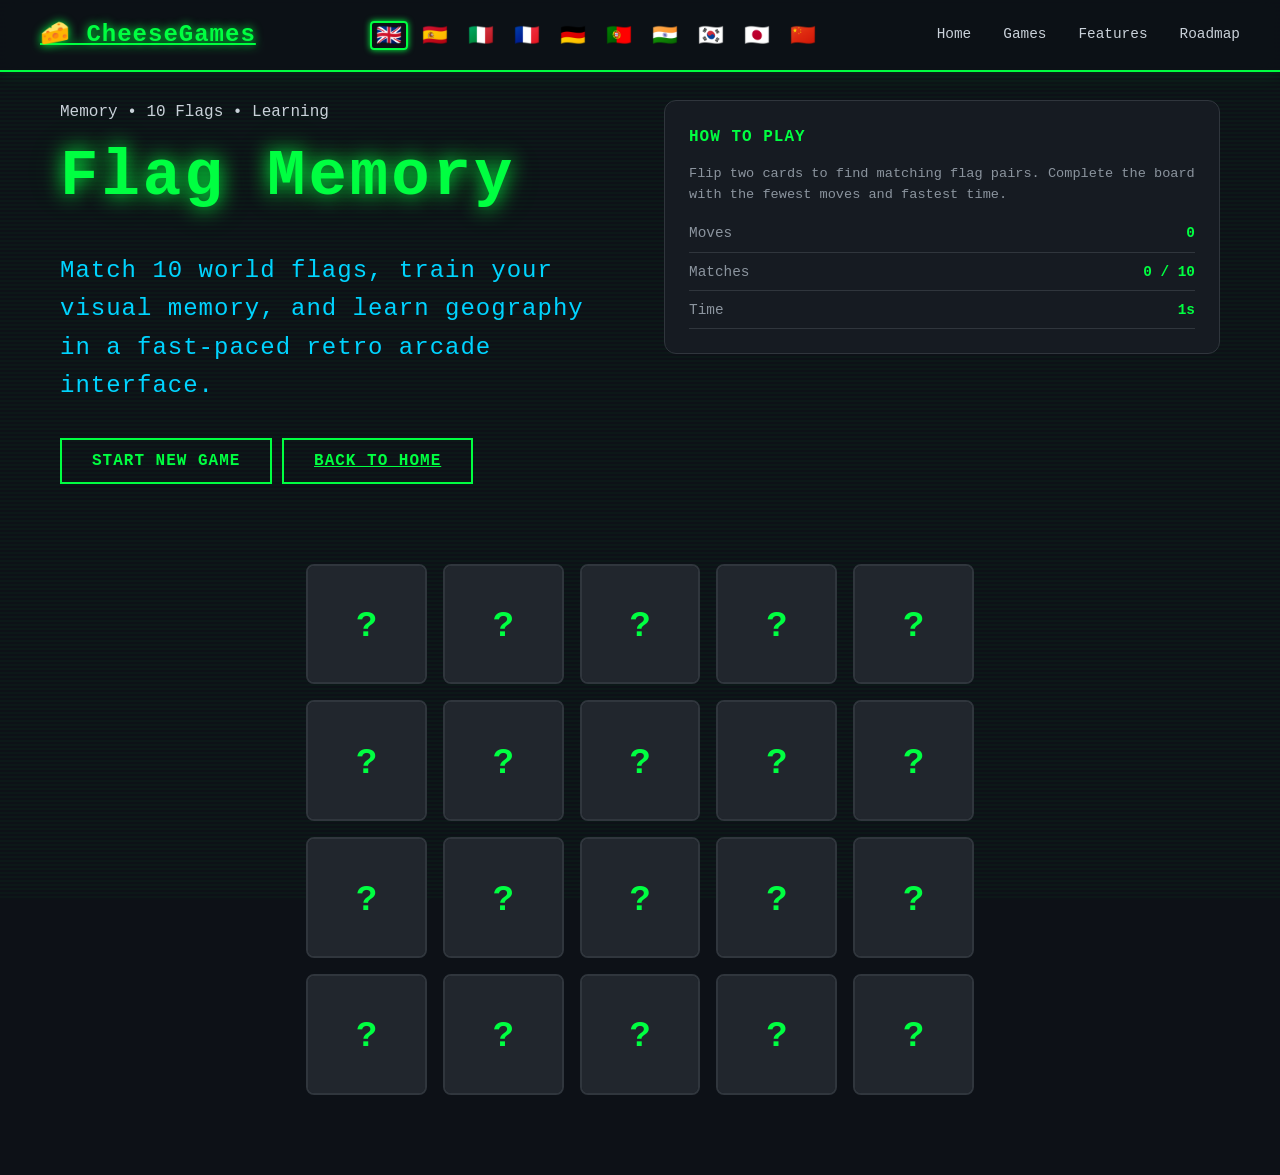
==== flag-memory.html @ 02800ce3 "chore(i18n): replace js/i18n.js with minimal implementation and update .lang-selector CSS" ====
<!DOCTYPE html>
<html lang="en">

<head>
    <meta charset="UTF-8">
    <meta name="viewport" content="width=device-width, initial-scale=1.0">
    <title data-i18n="flag.page.title">🧠 Flag Memory | CheeseGames</title>
    <meta name="description" data-i18n="flag.page.description" content="Flag Memory is an educational memory game to learn country flags while matching pairs.">
    <meta name="theme-color" content="#00ff66">
    <link rel="stylesheet" href="css/style.css">
</head>

<body>
    <nav class="navbar">
        <div class="container nav-container">
            <div class="logo">
                <a class="logo-text" href="index.html">🧀 CheeseGames</a>
            </div>
            <div class="lang-selector" aria-label="Language selector">
                <button type="button" class="lang-flag active" data-lang="en" title="English">🇬🇧</button>
                <button type="button" class="lang-flag" data-lang="es" title="Español">🇪🇸</button>
                <button type="button" class="lang-flag" data-lang="it" title="Italiano">🇮🇹</button>
                <button type="button" class="lang-flag" data-lang="fr" title="Français">🇫🇷</button>
                <button type="button" class="lang-flag" data-lang="de" title="Deutsch">🇩🇪</button>
                <button type="button" class="lang-flag" data-lang="pt" title="Português">🇵🇹</button>
                <button type="button" class="lang-flag" data-lang="hi" title="हिन्दी">🇮🇳</button>
                <button type="button" class="lang-flag" data-lang="ko" title="한국어">🇰🇷</button>
                <button type="button" class="lang-flag" data-lang="ja" title="日本語">🇯🇵</button>
                <button type="button" class="lang-flag" data-lang="zh" title="中文">🇨🇳</button>
            </div>
            <ul class="nav-links">
                <li><a href="index.html" data-i18n="nav.home">Home</a></li>
                <li><a href="index.html#games" data-i18n="nav.games">Games</a></li>
                <li><a href="index.html#features" data-i18n="nav.features">Features</a></li>
                <li><a href="index.html#roadmap" data-i18n="nav.roadmap">Roadmap</a></li>
            </ul>
        </div>
    </nav>

    <section class="hero game-hero">
        <div class="container hero-container">
            <div class="hero-content">
                <span class="hero-badge" data-i18n="flag.hero.badge">Memory • 10 Flags • Learning</span>
                <h1 class="hero-title" data-i18n="flag.hero.title">Flag Memory</h1>
                <p class="hero-subtitle" data-i18n="flag.hero.subtitle">Match 10 world flags, train your visual memory, and learn geography in a fast-paced retro arcade interface.</p>
                <div class="hero-buttons">
                    <button class="btn btn-primary" id="restartButton" data-i18n="flag.hero.start">Start New Game</button>
                    <a class="btn btn-secondary" href="index.html" data-i18n="flag.hero.back">Back to Home</a>
                </div>
            </div>
            <div class="flag-summary">
                <div class="flag-summary-card">
                    <h3 data-i18n="flag.summary.title">How to play</h3>
                    <p data-i18n="flag.summary.description">Flip two cards to find matching flag pairs. Complete the board with the fewest moves and fastest time.</p>
                    <div class="game-stats">
                        <div class="stat-item">
                            <span class="stat-label" data-i18n="flag.stats.moves">Moves</span>
                            <span class="stat-value" id="movesCount">0</span>
                        </div>
                        <div class="stat-item">
                            <span class="stat-label" data-i18n="flag.stats.matches">Matches</span>
                            <span class="stat-value" id="matchCount">0 / 10</span>
                        </div>
                        <div class="stat-item">
                            <span class="stat-label" data-i18n="flag.stats.time">Time</span>
                            <span class="stat-value" id="timerCount">0s</span>
                        </div>
                    </div>
                </div>
            </div>
        </div>
    </section>

    <main class="flag-memory">
        <div class="container">
            <div class="memory-board" id="memoryBoard" aria-live="polite"></div>
            <div class="game-message hidden" id="gameMessage">
                <h2 data-i18n="flag.complete.title">¡Juego completado!</h2>
                <p data-i18n="flag.complete.description">Has encontrado todas las banderas.</p>
                <p class="message-details" id="messageDetails"></p>
                <button class="btn btn-primary" id="playAgainButton" data-i18n="flag.complete.button">Jugar otra vez</button>
            </div>
        </div>
    </main>

    <script src="js/i18n.js"></script>
    <script src="js/flag-memory.js"></script>
    <script src="js/navigation-fix.js"></script>
</body>

</html>
---- css/style.css ----
/* ============================================
   CheeseGames - Retro Cyber Terminal Aesthetic
   ============================================ */

/* CSS Variables */
:root {
    --primary-color: #00ff41;
    --secondary-color: #00d4ff;
    --accent-color: #a000ff;
    --background: #0d1117;
    --surface: #161b22;
    --surface-light: #21262d;
    --text-primary: #c9d1d9;
    --text-secondary: #8b949e;
    --border-color: #30363d;
    --success-color: #00ff41;
    --transition: all 0.3s cubic-bezier(0.4, 0, 0.2, 1);
}

/* Reset & Base Styles */
* {
    margin: 0;
    padding: 0;
    box-sizing: border-box;
}

html {
    scroll-behavior: smooth;
}

body {
    font-family: 'Courier New', monospace;
    background-color: var(--background);
    color: var(--text-primary);
    line-height: 1.6;
    overflow-x: hidden;
    position: relative;
}

/* Animated background grid */
body::before {
    content: '';
    position: fixed;
    top: 0;
    left: 0;
    width: 100%;
    height: 100%;
    background-image: 
        repeating-linear-gradient(
            0deg,
            transparent,
            transparent 2px,
            rgba(0, 255, 65, 0.03) 2px,
            rgba(0, 255, 65, 0.03) 4px
        );
    pointer-events: none;
    z-index: 1;
    animation: scanlines 8s linear infinite;
}

@keyframes scanlines {
    0% {
        transform: translateY(0);
    }
    100% {
        transform: translateY(10px);
    }
}

.container {
    max-width: 1200px;
    margin: 0 auto;
    padding: 0 20px;
    position: relative;
    z-index: 2;
}

/* Typography */
h1, h2, h3 {
    font-weight: bold;
    letter-spacing: 2px;
}

h2 {
    font-size: 2.5rem;
    color: var(--primary-color);
    text-shadow: 0 0 10px var(--primary-color), 0 0 20px rgba(0, 255, 65, 0.3);
    margin-bottom: 3rem;
    position: relative;
    display: inline-block;
}

h2::after {
    content: '';
    position: absolute;
    bottom: -10px;
    left: 0;
    width: 0;
    height: 2px;
    background: linear-gradient(90deg, var(--primary-color), var(--secondary-color));
    animation: expandWidth 0.8s ease-out forwards;
}

@keyframes expandWidth {
    to {
        width: 100%;
    }
}

h3 {
    color: var(--primary-color);
    margin-bottom: 1rem;
    font-size: 1.3rem;
}

p {
    color: var(--text-secondary);
    margin-bottom: 1rem;
}

/* ============================================
   NAVIGATION
   ============================================ */

.navbar {
    position: fixed;
    top: 0;
    width: 100%;
    background: rgba(13, 17, 23, 0.95);
    border-bottom: 2px solid var(--primary-color);
    z-index: 1000;
    backdrop-filter: blur(10px);
    box-shadow: 0 0 20px rgba(0, 255, 65, 0.1);
}

.nav-container {
    display: flex;
    justify-content: space-between;
    align-items: center;
    padding: 1rem 0;
}

.logo-text {
    font-size: 1.5rem;
    color: var(--primary-color);
    font-weight: bold;
    text-shadow: 0 0 10px var(--primary-color);
    letter-spacing: 1px;
}

.nav-links {
    display: flex;
    list-style: none;
    gap: 2rem;
}

.nav-links a {
    color: var(--text-primary);
    text-decoration: none;
    font-size: 0.9rem;
    transition: var(--transition);
    position: relative;
}

.nav-links a::before {
    content: '';
    position: absolute;
    bottom: -5px;
    left: 0;
    width: 0;
    height: 2px;
    background: var(--primary-color);
    transition: var(--transition);
}

.nav-links a:hover {
    color: var(--primary-color);
    text-shadow: 0 0 10px var(--primary-color);
}

.nav-links a:hover::before {
    width: 100%;
}

/* language selector must be on top and receive pointer events */
.lang-selector {
    position: relative;
    z-index: 9999;
    pointer-events: auto;
    display: flex;
    gap: 8px;
    align-items: center;
}

@media (max-width: 768px) {
    .nav-links {
        gap: 1rem;
        font-size: 0.8rem;
    }

    .logo-text {
        font-size: 1.2rem;
    }
}

/* ============================================
   HERO SECTION
   ============================================ */

.hero {
    min-height: 100vh;
    display: flex;
    align-items: center;
    justify-content: center;
    padding-top: 80px;
    position: relative;
    overflow: hidden;
}

.hero .container {
    display: grid;
    grid-template-columns: 1fr 1fr;
    gap: 3rem;
    align-items: center;
}

.hero-content {
    animation: fadeInUp 1s ease-out;
}

.hero-title {
    font-size: 4rem;
    color: var(--primary-color);
    text-shadow: 0 0 20px var(--primary-color), 0 0 40px rgba(0, 255, 65, 0.2);
    margin-bottom: 1.5rem;
    letter-spacing: 3px;
    font-weight: bold;
    min-height: 100px;
}

.typing-text {
    display: inline-block;
    animation: none;
}

.cursor {
    display: inline-block;
    width: 3px;
    height: 80px;
    background-color: var(--primary-color);
    margin-left: 5px;
    animation: blink 1s infinite;
    vertical-align: middle;
}

@keyframes blink {
    0%, 49% {
        opacity: 1;
    }
    50%, 100% {
        opacity: 0;
    }
}

.hero-subtitle {
    font-size: 1.5rem;
    color: var(--secondary-color);
    margin-bottom: 2rem;
    letter-spacing: 1px;
    animation: fadeInUp 1s ease-out 0.2s both;
}

/* Glowing Button */
.btn {
    padding: 12px 30px;
    font-size: 1rem;
    font-family: 'Courier New', monospace;
    border: 2px solid var(--primary-color);
    background: transparent;
    color: var(--primary-color);
    cursor: pointer;
    transition: var(--transition);
    position: relative;
    overflow: hidden;
    letter-spacing: 1px;
    font-weight: bold;
    text-transform: uppercase;
}

.btn-primary {
    border-color: var(--primary-color);
    color: var(--primary-color);
}

.btn-glow {
    animation: fadeInUp 1s ease-out 0.4s both;
}

.btn-glow-effect {
    position: absolute;
    top: 50%;
    left: 50%;
    width: 0;
    height: 0;
    background: radial-gradient(circle, rgba(0, 255, 65, 0.3) 0%, transparent 70%);
    border-radius: 50%;
    transform: translate(-50%, -50%);
}

.btn:hover {
    background: rgba(0, 255, 65, 0.1);
    box-shadow: 0 0 20px var(--primary-color), inset 0 0 20px rgba(0, 255, 65, 0.2);
    text-shadow: 0 0 10px var(--primary-color);
    transform: scale(1.05);
}

.btn:active {
    transform: scale(0.95);
}

/* Terminal Window */
.terminal-window {
    background: var(--surface);
    border: 2px solid var(--primary-color);
    border-radius: 8px;
    overflow: hidden;
    box-shadow: 0 0 30px rgba(0, 255, 65, 0.2);
    animation: fadeInUp 1s ease-out 0.3s both;
}

.terminal-header {
    background: var(--surface-light);
    padding: 10px 15px;
    border-bottom: 1px solid var(--border-color);
    display: flex;
    justify-content: space-between;
    align-items: center;
}

.terminal-buttons {
    display: flex;
    gap: 10px;
}

.terminal-btn {
    width: 12px;
    height: 12px;
    border-radius: 50%;
}

.terminal-btn.close {
    background: #ff5f56;
}

.terminal-btn.minimize {
    background: #ffbd2e;
}

.terminal-btn.maximize {
    background: #27c93f;
}

.terminal-title {
    color: var(--text-secondary);
    font-size: 0.85rem;
    flex: 1;
    text-align: center;
}

.terminal-body {
    padding: 20px;
    font-size: 0.9rem;
    color: var(--primary-color);
    text-shadow: 0 0 10px var(--primary-color);
    line-height: 1.8;
    background: var(--background);
    min-height: 150px;
}

.terminal-body p {
    color: var(--primary-color);
    margin-bottom: 0.5rem;
    animation: typewriter 0.5s ease-out forwards;
    overflow: hidden;
}

.terminal-body p:nth-child(1) {
    animation-delay: 0s;
}

.terminal-body p:nth-child(2) {
    animation-delay: 0.5s;
}

.terminal-body p:nth-child(3) {
    animation-delay: 1s;
}

.terminal-body p:nth-child(4) {
    animation-delay: 1.5s;
}

@keyframes typewriter {
    from {
        width: 0;
    }
    to {
        width: 100%;
    }
}

.scan-line {
    height: 2px;
    background: linear-gradient(90deg, transparent, var(--primary-color), transparent);
    animation: scan 2s ease-in-out infinite;
}

@keyframes scan {
    0%, 100% {
        opacity: 0;
    }
    50% {
        opacity: 1;
    }
}

.text-success {
    color: var(--success-color);
}

@keyframes fadeInUp {
    from {
        opacity: 0;
        transform: translateY(30px);
    }
    to {
        opacity: 1;
        transform: translateY(0);
    }
}

@media (max-width: 768px) {
    .hero .container {
        grid-template-columns: 1fr;
    }

    .hero-title {
        font-size: 2.5rem;
        min-height: auto;
    }

    .cursor {
        height: 50px;
    }

    .hero-subtitle {
        font-size: 1.1rem;
    }

    .terminal-window {
        display: none;
    }
}

/* ============================================
   GAMES SECTION
   ============================================ */

.games {
    padding: 80px 0;
    position: relative;
}

.section-title {
    text-align: center;
    margin-bottom: 3rem;
    width: 100%;
}

.games-grid {
    display: grid;
    grid-template-columns: repeat(auto-fit, minmax(280px, 1fr));
    gap: 2rem;
}

.game-card {
    background: var(--surface);
    border: 2px solid var(--border-color);
    border-radius: 8px;
    padding: 2rem;
    transition: var(--transition);
    position: relative;
    overflow: hidden;
    cursor: pointer;
}

.game-card::before {
    content: '';
    position: absolute;
    top: -50%;
    left: -50%;
    width: 200%;
    height: 200%;
    background: linear-gradient(
        45deg,
        transparent,
        rgba(0, 255, 65, 0.1),
        transparent
    );
    animation: shimmer 3s infinite;
}

@keyframes shimmer {
    0% {
        transform: translate(-100%, -100%) rotate(45deg);
    }
    100% {
        transform: translate(100%, 100%) rotate(45deg);
    }
}

.game-card-inner {
    position: relative;
    z-index: 1;
}

.game-card:hover {
    background: var(--surface-light);
    border-color: var(--primary-color);
    box-shadow: 0 0 20px rgba(0, 255, 65, 0.3), inset 0 0 20px rgba(0, 255, 65, 0.05);
    transform: translateY(-5px);
}

.game-icon {
    font-size: 3rem;
    margin-bottom: 1rem;
    display: inline-block;
    animation: float 3s ease-in-out infinite;
}

.game-card:nth-child(2) .game-icon {
    animation-delay: 0.3s;
}

.game-card:nth-child(3) .game-icon {
    animation-delay: 0.6s;
}

.game-card:nth-child(4) .game-icon {
    animation-delay: 0.9s;
}

@keyframes float {
    0%, 100% {
        transform: translateY(0);
    }
    50% {
        transform: translateY(-10px);
    }
}

.game-card h3 {
    margin-bottom: 1rem;
    color: var(--primary-color);
}

.game-card p {
    color: var(--text-secondary);
    margin-bottom: 1.5rem;
    font-size: 0.95rem;
    line-height: 1.6;
}

.card-footer {
    color: var(--secondary-color);
    font-size: 0.85rem;
    font-weight: bold;
    letter-spacing: 1px;
    text-transform: uppercase;
}

/* ============================================
   FEATURES SECTION
   ============================================ */

.features {
    padding: 80px 0;
    background: linear-gradient(135deg, rgba(0, 255, 65, 0.05) 0%, rgba(160, 0, 255, 0.05) 100%);
    position: relative;
}

.features::before {
    content: '';
    position: absolute;
    top: 0;
    left: 0;
    right: 0;
    bottom: 0;
    background: radial-gradient(circle at 20% 50%, rgba(0, 212, 255, 0.03) 0%, transparent 50%);
    pointer-events: none;
}

.features-grid {
    display: grid;
    grid-template-columns: repeat(auto-fit, minmax(250px, 1fr));
    gap: 2rem;
    position: relative;
    z-index: 2;
}

.feature-card {
    background: var(--surface);
    border: 1px solid var(--border-color);
    border-radius: 8px;
    padding: 2rem;
    text-align: center;
    transition: var(--transition);
    position: relative;
    overflow: hidden;
}

.feature-card::before {
    content: '';
    position: absolute;
    inset: 0;
    background: linear-gradient(135deg, rgba(0, 255, 65, 0.1), rgba(0, 212, 255, 0.1));
    opacity: 0;
    transition: opacity 0.3s ease;
}

.feature-card:hover {
    border-color: var(--primary-color);
    background: var(--surface-light);
    transform: translateY(-5px);
    box-shadow: 0 10px 30px rgba(0, 255, 65, 0.2);
}

.feature-card:hover::before {
    opacity: 1;
}

.feature-icon {
    font-size: 2.5rem;
    margin-bottom: 1rem;
    display: inline-block;
    animation: pulse 2s ease-in-out infinite;
}

.feature-card:nth-child(2) .feature-icon {
    animation-delay: 0.2s;
}

.feature-card:nth-child(3) .feature-icon {
    animation-delay: 0.4s;
}

.feature-card:nth-child(4) .feature-icon {
    animation-delay: 0.6s;
}

@keyframes pulse {
    0%, 100% {
        transform: scale(1);
    }
    50% {
        transform: scale(1.1);
    }
}

.feature-card h3 {
    margin-bottom: 0.5rem;
}

.feature-card p {
    color: var(--text-secondary);
    font-size: 0.9rem;
    line-height: 1.5;
    position: relative;
    z-index: 2;
}

/* ============================================
   ROADMAP SECTION
   ============================================ */

.roadmap {
    padding: 80px 0;
    position: relative;
}

.roadmap-items {
    display: grid;
    gap: 2rem;
    max-width: 800px;
    margin: 0 auto;
}

.roadmap-item {
    display: grid;
    grid-template-columns: 150px 1fr;
    gap: 2rem;
    align-items: start;
    position: relative;
    padding-bottom: 2rem;
}

.roadmap-item:not(:last-child)::after {
    content: '';
    position: absolute;
    left: 75px;
    top: 60px;
    width: 2px;
    height: calc(100% + 2rem);
    background: linear-gradient(180deg, var(--primary-color), transparent);
}

.roadmap-marker {
    background: var(--primary-color);
    color: var(--background);
    padding: 0.7rem 1rem;
    border-radius: 20px;
    font-weight: bold;
    font-size: 0.9rem;
    text-align: center;
    position: relative;
    z-index: 2;
    min-width: 100px;
}

.roadmap-content {
    background: var(--surface);
    border-left: 3px solid var(--primary-color);
    padding: 1.5rem;
    border-radius: 4px;
    transition: var(--transition);
}

.roadmap-content:hover {
    background: var(--surface-light);
    border-left-color: var(--secondary-color);
    box-shadow: 0 5px 20px rgba(0, 255, 65, 0.15);
    transform: translateX(10px);
}

.roadmap-content h3 {
    margin-bottom: 0.5rem;
    color: var(--secondary-color);
}

.roadmap-content p {
    color: var(--text-secondary);
    font-size: 0.95rem;
}

@media (max-width: 768px) {
    .roadmap-item {
        grid-template-columns: 1fr;
        gap: 1rem;
    }

    .roadmap-marker {
        grid-column: 1 / -1;
    }

    .roadmap-item:not(:last-child)::after {
        display: none;
    }
}

/* ============================================
   FOOTER
   ============================================ */

.footer {
    border-top: 2px solid var(--primary-color);
    padding: 3rem 0;
    background: var(--surface);
    position: relative;
    overflow: hidden;
}

.footer::before {
    content: '';
    position: absolute;
    top: 0;
    left: 0;
    width: 100%;
    height: 100%;
    background: radial-gradient(circle at 50% 0%, rgba(0, 255, 65, 0.1), transparent 70%);
    pointer-events: none;
}

.footer-content {
    display: flex;
    justify-content: space-between;
    align-items: center;
    margin-bottom: 2rem;
    position: relative;
    z-index: 2;
}

/* Matrix canvas and overlay should not block pointer events */
#matrixCanvas,
.matrix-overlay {
    position: fixed;
    inset: 0;
    width: 100%;
    height: 100%;
    pointer-events: none;
    z-index: 0;
}

.footer-text p {
    color: var(--text-secondary);
    font-size: 0.9rem;
}

.footer-links {
    display: flex;
    gap: 2rem;
}

.footer-link {
    color: var(--primary-color);
    text-decoration: none;
    display: flex;
    align-items: center;
    gap: 0.5rem;
    transition: var(--transition);
    font-size: 0.95rem;
    font-weight: bold;
}

.footer-link:hover {
    text-shadow: 0 0 10px var(--primary-color);
    transform: translateX(5px);
}

.github-icon {
    display: inline-block;
    animation: upDown 2s ease-in-out infinite;
}

@keyframes upDown {
    0%, 100% {
        transform: translateY(0);
    }
    50% {
        transform: translateY(-5px);
    }
}

.footer-line {
    height: 1px;
    background: linear-gradient(90deg, transparent, var(--primary-color), transparent);
    position: relative;
    z-index: 2;
}

@media (max-width: 768px) {
    .footer-content {
        flex-direction: column;
        gap: 1.5rem;
        text-align: center;
    }

    .footer-links {
        flex-direction: column;
        gap: 1rem;
    }
}

/* ============================================
   AOS - SCROLL ANIMATIONS
   ============================================ */

[data-aos] {
    opacity: 0;
    transition: opacity 0.6s ease-out, transform 0.6s ease-out;
}

[data-aos="fade-up"] {
    transform: translateY(30px);
}

[data-aos="fade-up"].aos-animate {
    opacity: 1;
    transform: translateY(0);
}

/* ============================================
   RESPONSIVE DESIGN
   ============================================ */

@media (max-width: 768px) {
    h2 {
        font-size: 1.8rem;
        margin-bottom: 2rem;
    }

    .section-title {
        text-align: center;
    }

    .games-grid {
        grid-template-columns: 1fr;
        gap: 1.5rem;
    }

    .features-grid {
        grid-template-columns: 1fr;
    }
}

@media (max-width: 480px) {
    body {
        font-size: 0.95rem;
    }

    h1 {
        font-size: 2rem;
    }

    h2 {
        font-size: 1.5rem;
    }

    .container {
        padding: 0 15px;
    }

    .nav-links {
        gap: 0.5rem;
        font-size: 0.75rem;
    }

    .btn {
        padding: 10px 20px;
        font-size: 0.85rem;
    }
}

/* ============================================
   ANIMATIONS - ADDITIONAL EFFECTS
   ============================================ */

@keyframes glitch {
    0% {
        text-shadow: -1px 0 var(--primary-color), 1px 0 var(--secondary-color);
    }
    50% {
        text-shadow: -2px 0 var(--primary-color), 2px 0 var(--secondary-color);
    }
    100% {
        text-shadow: -1px 0 var(--primary-color), 1px 0 var(--secondary-color);
    }
}

@keyframes neon-glow {
    0%, 100% {
        text-shadow: 0 0 10px var(--primary-color);
    }
    50% {
        text-shadow: 0 0 20px var(--primary-color), 0 0 30px var(--secondary-color);
    }
}

/* Smooth scroll for older browsers */
@supports not (scroll-behavior: smooth) {
    html {
        scroll-behavior: auto;
    }
}

/* ============================================
   LANG FLAG BUTTONS
   ============================================ */

.lang-flag {
    background: none;
    border: 2px solid transparent;
    border-radius: 4px;
    cursor: pointer;
    font-size: 1.3rem;
    padding: 2px 4px;
    line-height: 1;
    transition: border-color 0.2s, transform 0.15s;
    pointer-events: auto;
}

.lang-flag:hover {
    border-color: var(--primary-color);
    transform: scale(1.15);
}

.lang-flag.active {
    border-color: var(--primary-color);
    box-shadow: 0 0 6px var(--primary-color);
}

/* ============================================
   FLAG MEMORY GAME - BOARD & CARDS
   ============================================ */

.flag-memory {
    padding: 2rem 0 4rem;
}

.memory-board {
    display: grid;
    grid-template-columns: repeat(5, 1fr);
    gap: 1rem;
    max-width: 700px;
    margin: 0 auto;
    padding: 1rem;
}

@media (max-width: 600px) {
    .memory-board {
        grid-template-columns: repeat(4, 1fr);
        gap: 0.6rem;
    }
}

.memory-card {
    aspect-ratio: 1;
    background: var(--surface);
    border: 2px solid var(--border-color);
    border-radius: 8px;
    cursor: pointer;
    position: relative;
    transition: border-color 0.2s, box-shadow 0.2s;
    overflow: hidden;
}

.memory-card:hover:not(.matched):not(.flipped) {
    border-color: var(--primary-color);
    box-shadow: 0 0 12px rgba(0,255,65,0.3);
}

.memory-card .card-front,
.memory-card .card-back {
    position: absolute;
    inset: 0;
    display: flex;
    align-items: center;
    justify-content: center;
    transition: opacity 0.25s ease;
}

/* ? symbol when face-down */
.memory-card .card-front {
    background: var(--surface-light);
    color: var(--primary-color);
    font-size: 2.2rem;
    font-weight: bold;
    opacity: 1;
}

/* Flag emoji when face-up — LARGE */
.memory-card .card-back {
    background: var(--surface);
    font-size: 4rem;     /* ← big emoji */
    opacity: 0;
}

/* Flipped state */
.memory-card.flipped .card-front {
    opacity: 0;
}
.memory-card.flipped .card-back {
    opacity: 1;
}

/* Matched state */
.memory-card.matched {
    border-color: var(--primary-color);
    background: rgba(0,255,65,0.06);
    box-shadow: 0 0 14px rgba(0,255,65,0.35);
    cursor: default;
}
.memory-card.matched .card-front { opacity: 0; }
.memory-card.matched .card-back  { opacity: 1; }

/* ============================================
   GAME STATS & SUMMARY
   ============================================ */

.flag-summary {
    display: flex;
    align-items: flex-start;
}

.flag-summary-card {
    background: var(--surface);
    border: 1px solid var(--border-color);
    border-radius: 12px;
    padding: 1.5rem;
    width: 100%;
}

.flag-summary-card h3 {
    color: var(--primary-color);
    margin-bottom: 0.75rem;
    font-size: 1rem;
    text-transform: uppercase;
    letter-spacing: 1px;
}

.flag-summary-card p {
    color: var(--text-secondary);
    font-size: 0.85rem;
    margin-bottom: 1rem;
    line-height: 1.6;
}

.game-stats {
    display: flex;
    flex-direction: column;
    gap: 0.5rem;
    margin-top: 1rem;
}

.stat-item {
    display: flex;
    justify-content: space-between;
    font-size: 0.9rem;
    border-bottom: 1px solid var(--border-color);
    padding-bottom: 0.4rem;
}

.stat-label { color: var(--text-secondary); }
.stat-value { color: var(--primary-color); font-weight: bold; }

/* ============================================
   GAME COMPLETE MESSAGE
   ============================================ */

.game-message {
    text-align: center;
    padding: 3rem 2rem;
    margin: 2rem auto;
    max-width: 500px;
    background: var(--surface);
    border: 2px solid var(--primary-color);
    border-radius: 12px;
    box-shadow: 0 0 30px rgba(0,255,65,0.2);
}

.game-message h2 {
    color: var(--primary-color);
    font-size: 2rem;
    margin-bottom: 1rem;
    text-shadow: 0 0 10px var(--primary-color);
}

.game-message p {
    color: var(--text-secondary);
    margin-bottom: 1rem;
}

.message-details {
    font-size: 0.9rem;
    color: var(--secondary-color) !important;
    margin-bottom: 1.5rem !important;
}

.game-message.hidden { display: none; }

/* ============================================
   GAME HERO (subpages)
   ============================================ */

.game-hero {
    min-height: auto;
    padding-top: 100px;
    padding-bottom: 2rem;
}

.game-hero .hero-container {
    display: grid;
    grid-template-columns: 1fr 1fr;
    gap: 3rem;
    align-items: start;
}

@media (max-width: 768px) {
    .game-hero .hero-container {
        grid-template-columns: 1fr;
    }
}
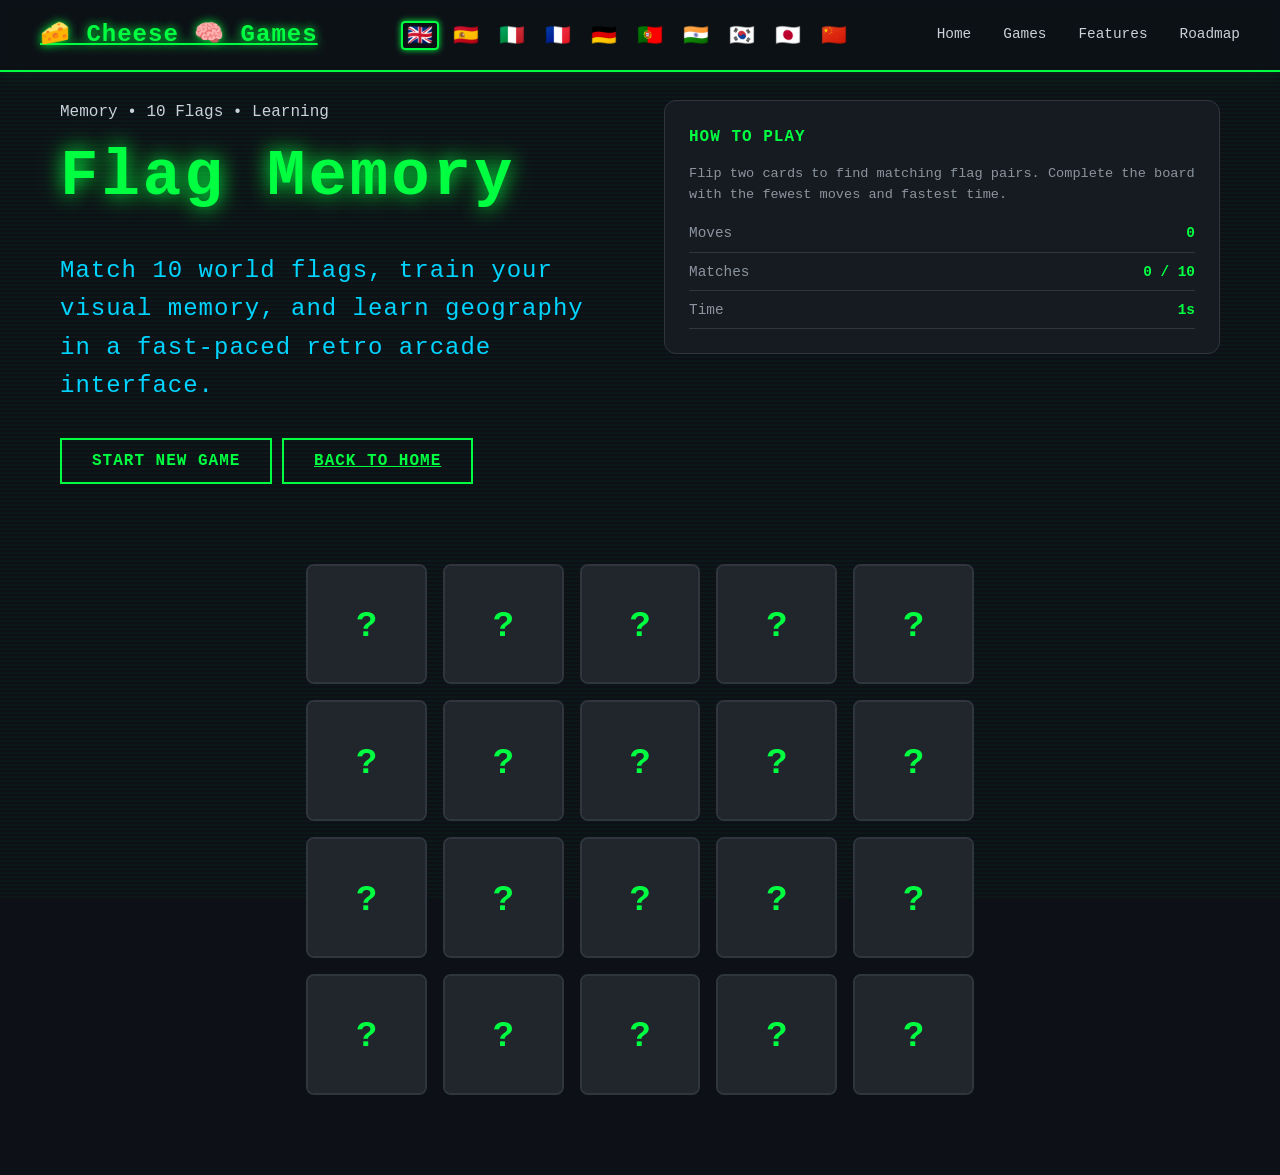
==== commit 13ce1242: "chore(branding): add cheese and brain emojis to site titles and logo" ====
--- a/flag-memory.html
+++ b/flag-memory.html
@@ -4,7 +4,7 @@
 <head>
     <meta charset="UTF-8">
     <meta name="viewport" content="width=device-width, initial-scale=1.0">
-    <title data-i18n="flag.page.title">🧠 Flag Memory | CheeseGames</title>
+    <title data-i18n="flag.page.title">🧠 Flag Memory | 🧀 Cheese 🧠 Games</title>
     <meta name="description" data-i18n="flag.page.description" content="Flag Memory is an educational memory game to learn country flags while matching pairs.">
     <meta name="theme-color" content="#00ff66">
     <link rel="stylesheet" href="css/style.css">
@@ -14,7 +14,7 @@
     <nav class="navbar">
         <div class="container nav-container">
             <div class="logo">
-                <a class="logo-text" href="index.html">🧀 CheeseGames</a>
+                <a class="logo-text" href="index.html">🧀 Cheese 🧠 Games</a>
             </div>
             <div class="lang-selector" aria-label="Language selector">
                 <button type="button" class="lang-flag active" data-lang="en" title="English">🇬🇧</button>
